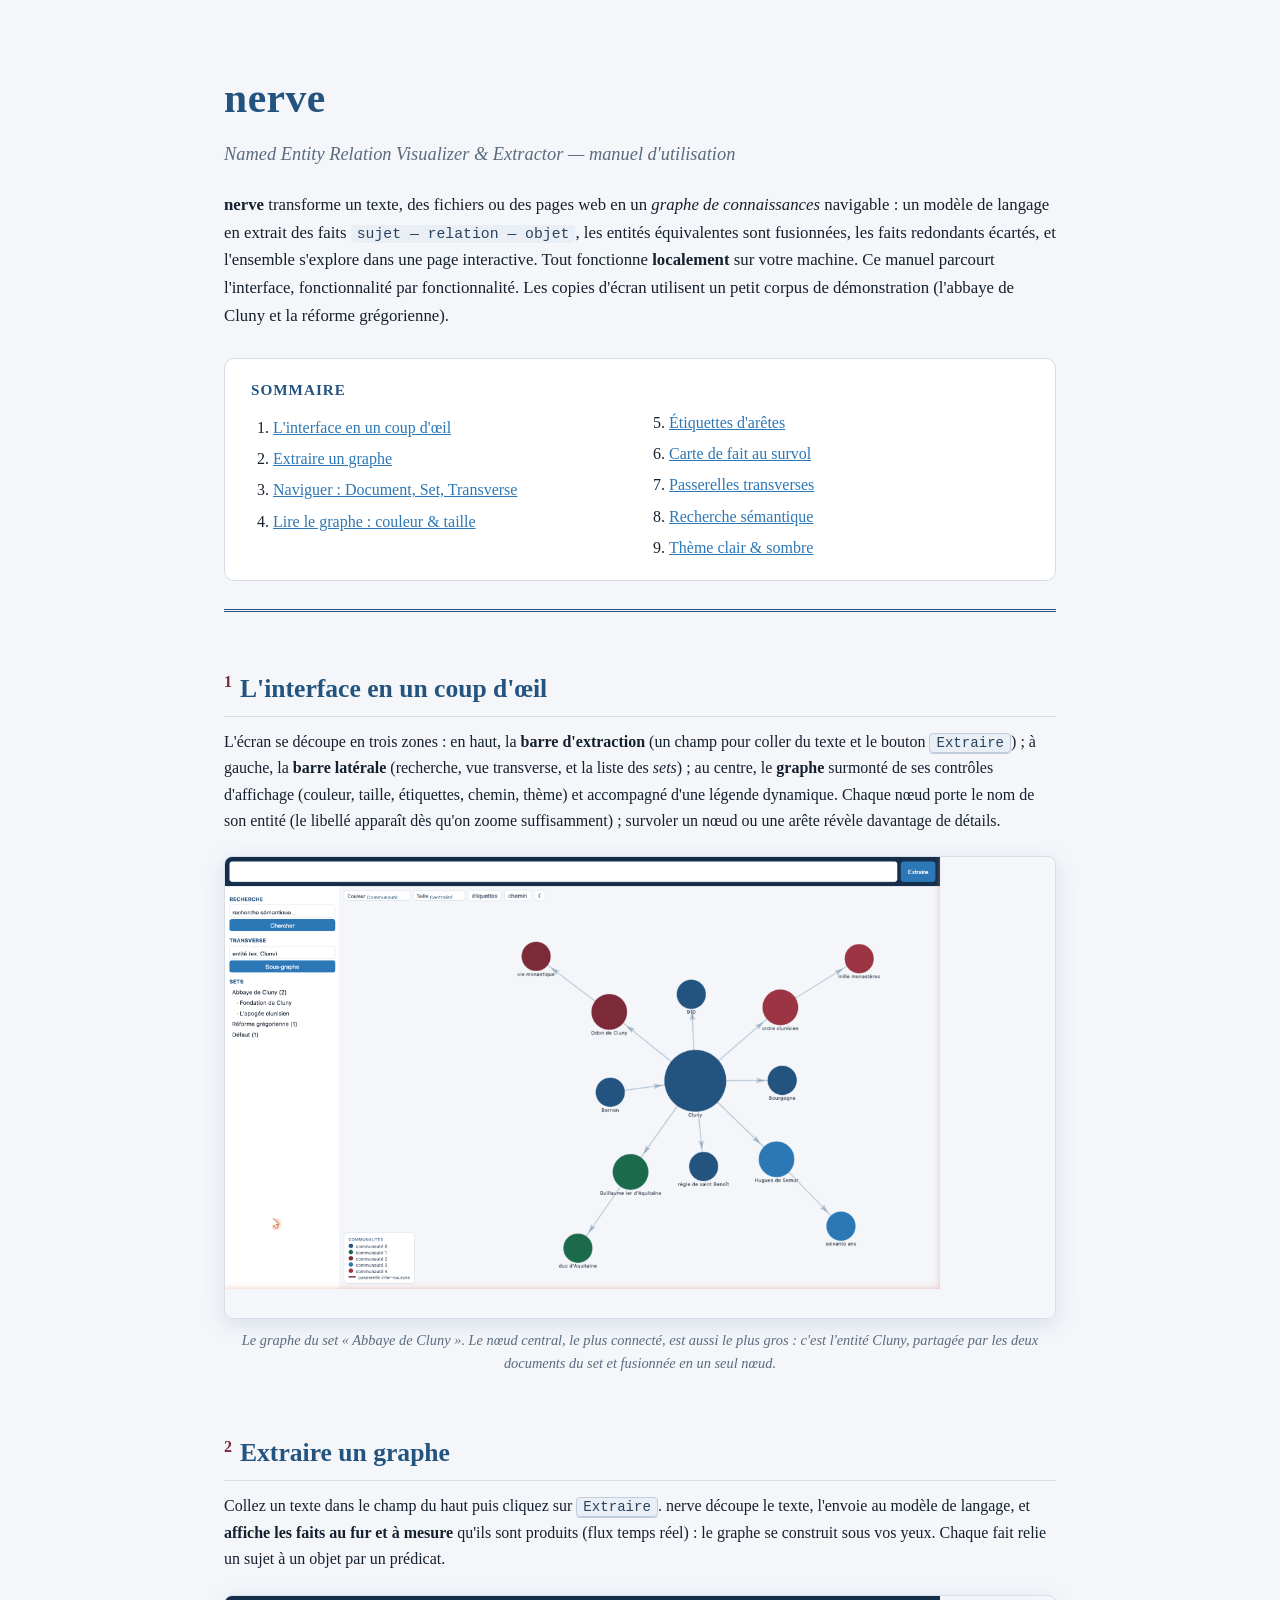
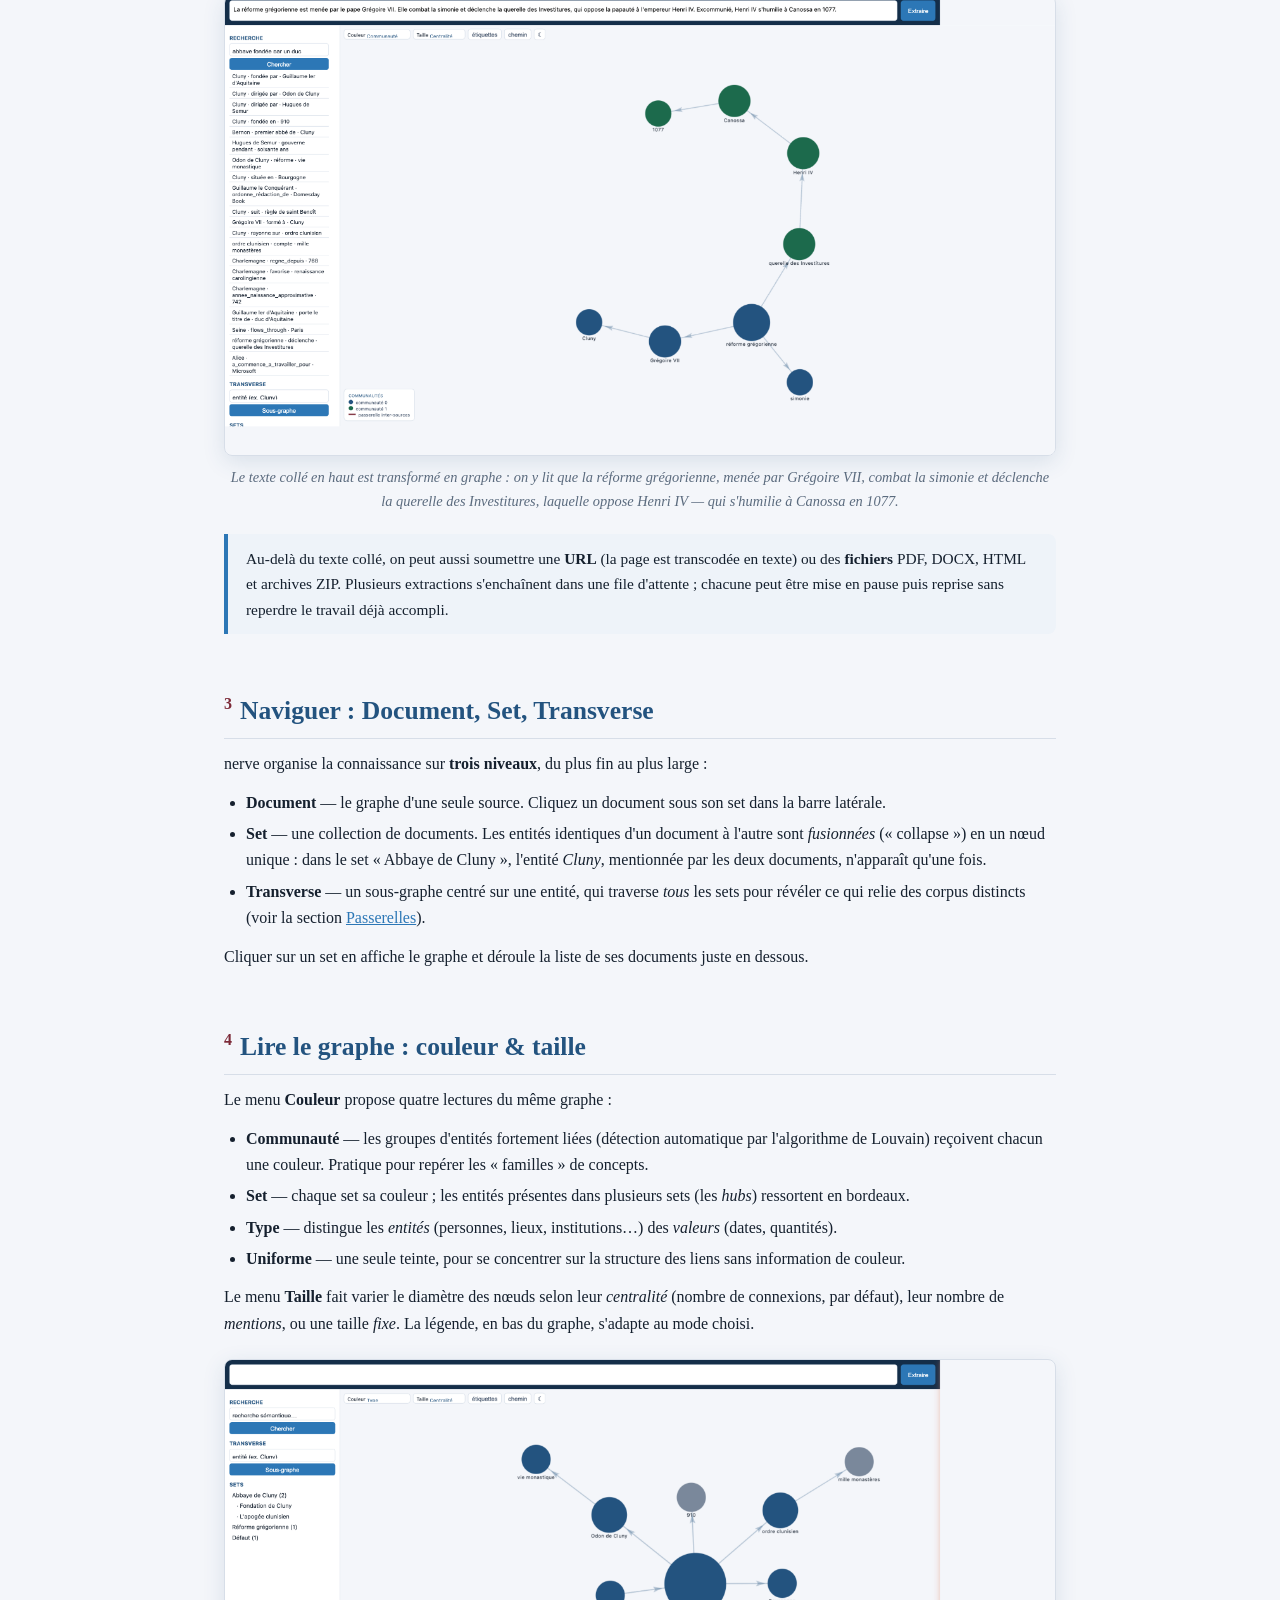
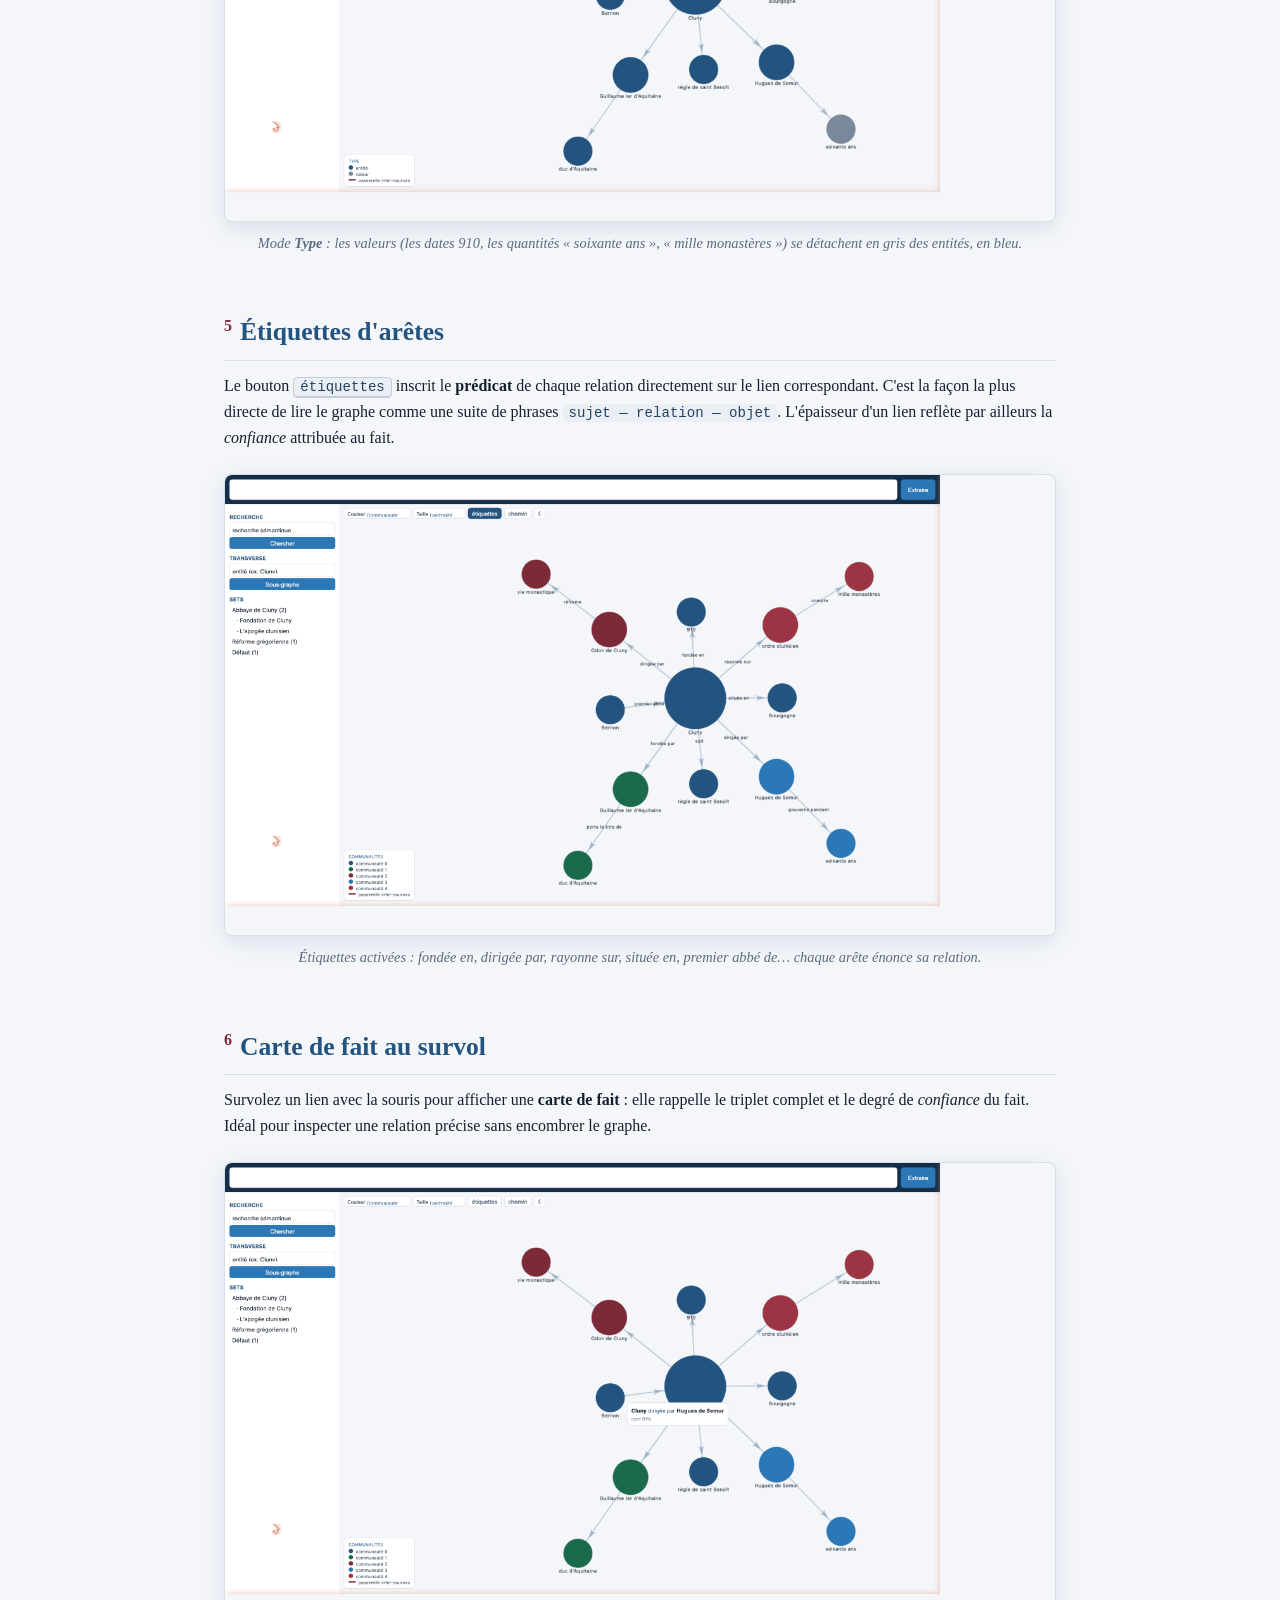
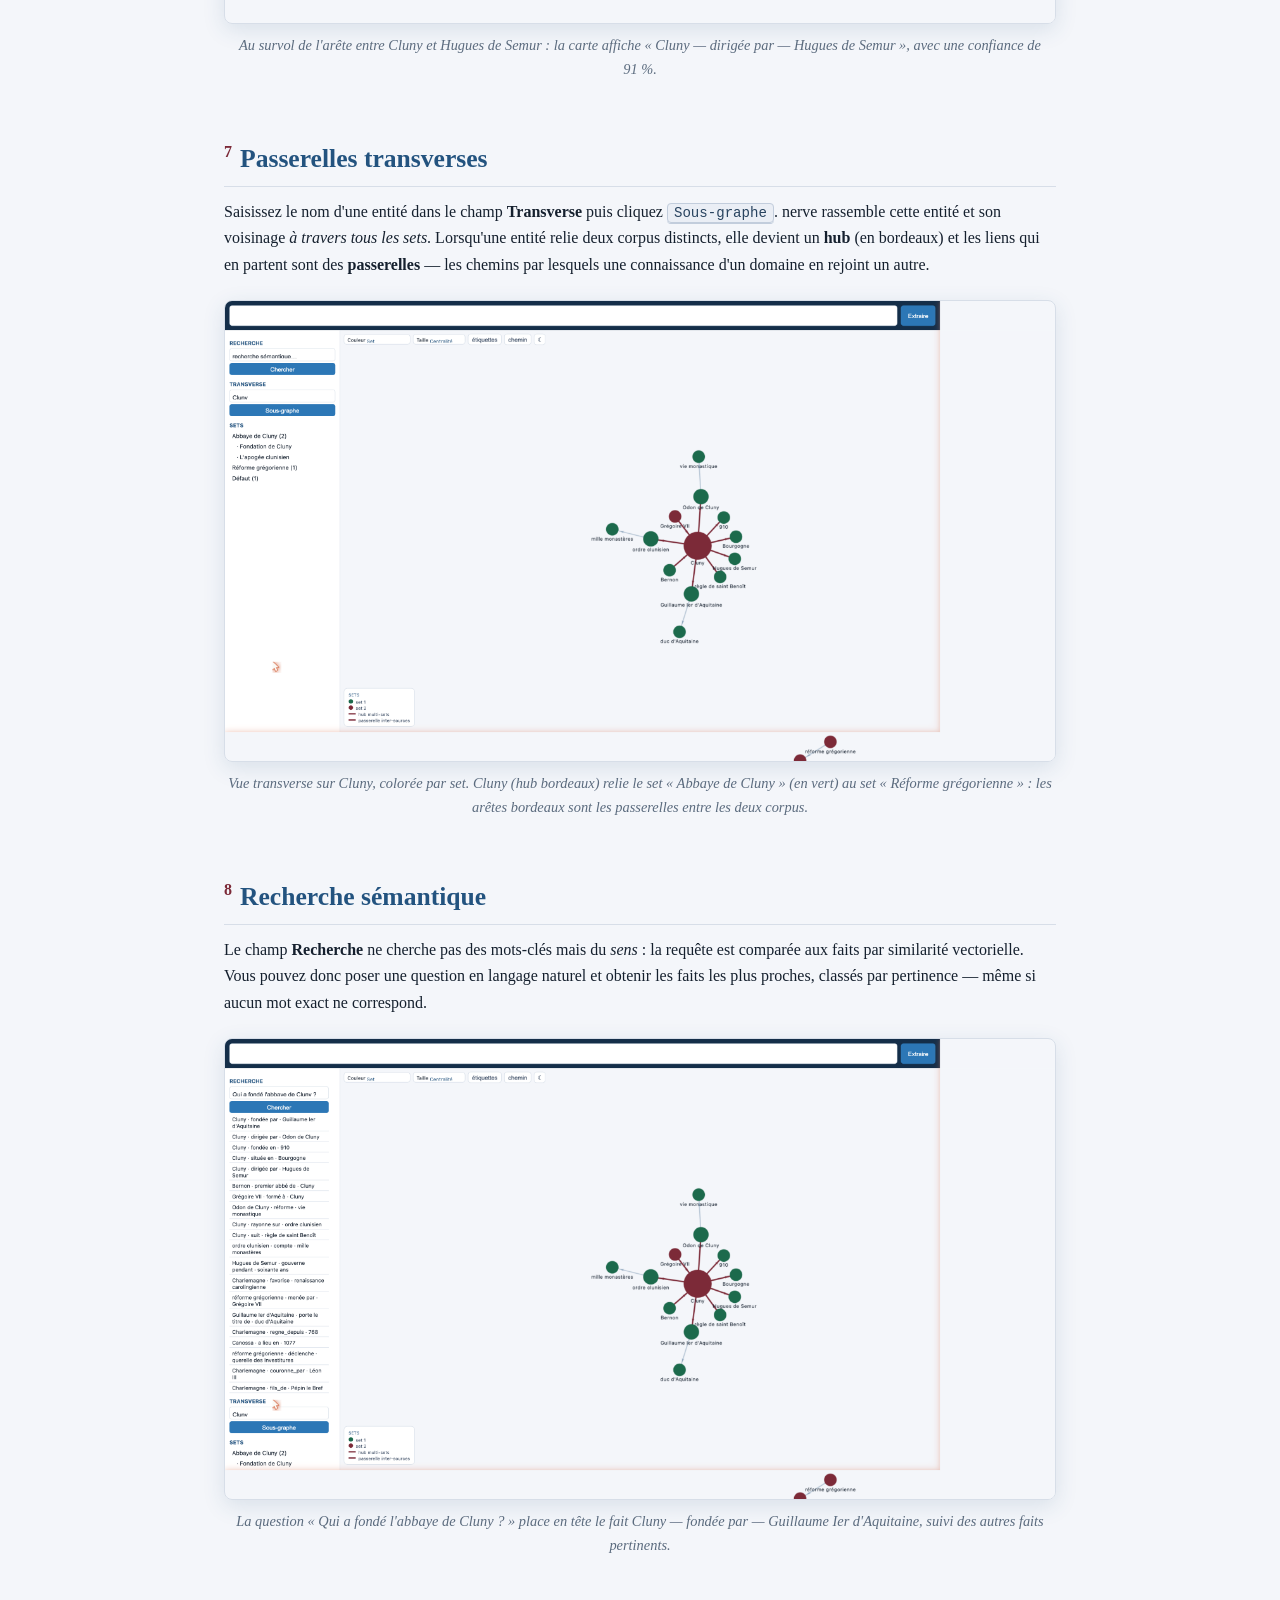
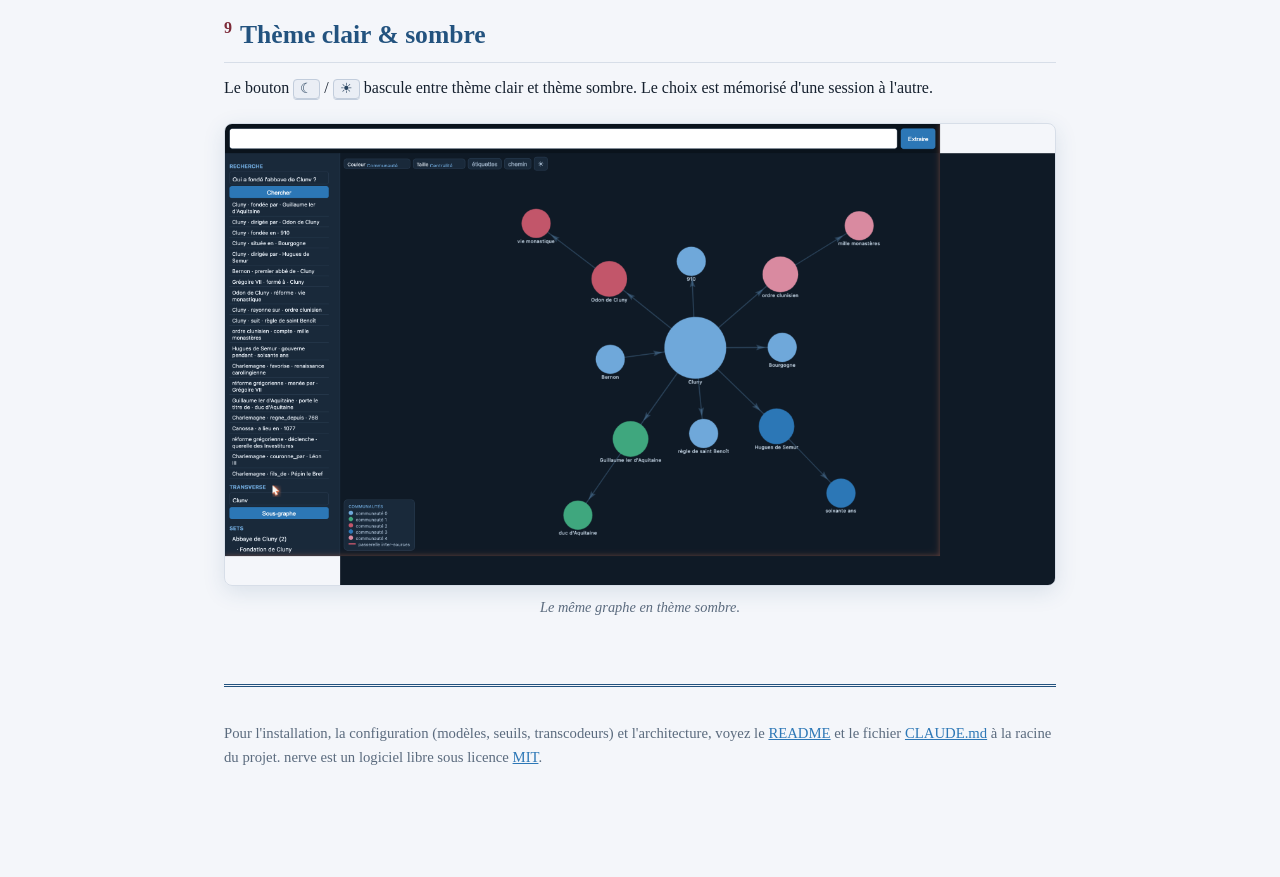
==== docs/manuel.html @ 67438ef1 "docs: CLAUDE.md, README, manuel illustré + jeu de démo - CLAUDE.md : pitch, commandes, carte des mod" ====
<!DOCTYPE html>
<html lang="fr">
<head>
<meta charset="utf-8">
<meta name="viewport" content="width=device-width, initial-scale=1">
<title>nerve — Manuel d'utilisation</title>
<style>
  :root{
    --bg:#F4F6FA; --ink:#15202E; --blue:#23537F; --blue2:#2C77B6;
    --bordeaux:#7C2A38; --green:#1C6A4C; --muted:#5b6b7e;
    --card:#ffffff; --border:#d7dee8;
  }
  *{box-sizing:border-box;}
  html{scroll-behavior:smooth;}
  body{
    margin:0; background:var(--bg); color:var(--ink);
    font:16px/1.65 Georgia,"Iowan Old Style","Times New Roman",serif;
  }
  .wrap{max-width:880px; margin:0 auto; padding:0 24px 96px;}
  header{
    padding:64px 0 28px; border-bottom:3px double var(--blue); margin-bottom:8px;
  }
  h1{font-size:2.6rem; margin:0 0 6px; color:var(--blue); letter-spacing:.5px;}
  .sub{font-size:1.15rem; color:var(--muted); font-style:italic; margin:0;}
  .lead{font-size:1.05rem; margin:22px 0 0;}
  h2{
    font-size:1.6rem; color:var(--blue); margin:56px 0 4px;
    padding-bottom:6px; border-bottom:1px solid var(--border);
  }
  h2 .n{color:var(--bordeaux); font-size:1rem; vertical-align:super; margin-right:8px;}
  h3{font-size:1.15rem; color:var(--bordeaux); margin:28px 0 4px;}
  p{margin:12px 0;}
  a{color:var(--blue2);}
  code,kbd{
    font-family:"SF Mono",Menlo,Consolas,monospace; font-size:.88em;
    background:#eaeef5; padding:1px 6px; border-radius:4px; color:#28435f;
  }
  kbd{border:1px solid #c2cddc; box-shadow:0 1px 0 #c2cddc;}
  figure{margin:22px 0 8px;}
  figure img{
    width:100%; display:block; border:1px solid var(--border); border-radius:8px;
    box-shadow:0 6px 22px rgba(35,83,127,.13);
  }
  figcaption{
    font-size:.9rem; color:var(--muted); font-style:italic;
    text-align:center; margin-top:10px;
  }
  ul,ol{margin:12px 0; padding-left:22px;}
  li{margin:5px 0;}
  .toc{
    background:var(--card); border:1px solid var(--border); border-radius:10px;
    padding:18px 26px; margin:28px 0 0;
  }
  .toc strong{color:var(--blue); display:block; margin-bottom:8px; font-size:.95rem;
    text-transform:uppercase; letter-spacing:1px;}
  .toc ol{columns:2; column-gap:36px; margin:0;}
  .legend-key{display:inline-block; width:13px; height:13px; border-radius:50%;
    vertical-align:middle; margin-right:5px; border:1px solid rgba(0,0,0,.15);}
  .note{
    background:#eef3f9; border-left:4px solid var(--blue2); border-radius:0 8px 8px 0;
    padding:12px 18px; margin:20px 0; font-size:.96rem;
  }
  table{border-collapse:collapse; width:100%; margin:16px 0; font-size:.92rem;
    font-family:system-ui,sans-serif;}
  th,td{border:1px solid var(--border); padding:7px 11px; text-align:left;}
  th{background:#eaeef5; color:var(--blue);}
  footer{margin-top:64px; padding-top:22px; border-top:3px double var(--blue);
    color:var(--muted); font-size:.92rem;}
</style>
</head>
<body>
<div class="wrap">

<header>
  <h1>nerve</h1>
  <p class="sub">Named Entity Relation Visualizer &amp; Extractor — manuel d'utilisation</p>
  <p class="lead">
    <strong>nerve</strong> transforme un texte, des fichiers ou des pages web en un
    <em>graphe de connaissances</em> navigable : un modèle de langage en extrait des faits
    <code>sujet — relation — objet</code>, les entités équivalentes sont fusionnées, les faits
    redondants écartés, et l'ensemble s'explore dans une page interactive. Tout fonctionne
    <strong>localement</strong> sur votre machine. Ce manuel parcourt l'interface, fonctionnalité
    par fonctionnalité. Les copies d'écran utilisent un petit corpus de démonstration
    (l'abbaye de Cluny et la réforme grégorienne).
  </p>
  <div class="toc">
    <strong>Sommaire</strong>
    <ol>
      <li><a href="#interface">L'interface en un coup d'œil</a></li>
      <li><a href="#extraire">Extraire un graphe</a></li>
      <li><a href="#niveaux">Naviguer : Document, Set, Transverse</a></li>
      <li><a href="#lire">Lire le graphe : couleur &amp; taille</a></li>
      <li><a href="#etiquettes">Étiquettes d'arêtes</a></li>
      <li><a href="#carte">Carte de fait au survol</a></li>
      <li><a href="#passerelles">Passerelles transverses</a></li>
      <li><a href="#recherche">Recherche sémantique</a></li>
      <li><a href="#theme">Thème clair &amp; sombre</a></li>
    </ol>
  </div>
</header>

<h2 id="interface"><span class="n">1</span>L'interface en un coup d'œil</h2>
<p>
  L'écran se découpe en trois zones&nbsp;: en haut, la <strong>barre d'extraction</strong> (un champ
  pour coller du texte et le bouton <kbd>Extraire</kbd>)&nbsp;; à gauche, la <strong>barre latérale</strong>
  (recherche, vue transverse, et la liste des <em>sets</em>)&nbsp;; au centre, le <strong>graphe</strong>
  surmonté de ses contrôles d'affichage (couleur, taille, étiquettes, chemin, thème) et accompagné
  d'une légende dynamique. Chaque nœud porte le nom de son entité (le libellé apparaît dès qu'on
  zoome suffisamment) ; survoler un nœud ou une arête révèle davantage de détails.
</p>
<figure>
  <img src="img/02-graphe-set.png" alt="Vue d'ensemble de l'interface de nerve avec le graphe d'un set">
  <figcaption>Le graphe du set « Abbaye de Cluny ». Le nœud central, le plus connecté, est aussi
  le plus gros&nbsp;: c'est l'entité <em>Cluny</em>, partagée par les deux documents du set et
  fusionnée en un seul nœud.</figcaption>
</figure>

<h2 id="extraire"><span class="n">2</span>Extraire un graphe</h2>
<p>
  Collez un texte dans le champ du haut puis cliquez sur <kbd>Extraire</kbd>. nerve découpe le
  texte, l'envoie au modèle de langage, et <strong>affiche les faits au fur et à mesure</strong>
  qu'ils sont produits (flux temps réel)&nbsp;: le graphe se construit sous vos yeux. Chaque fait
  relie un sujet à un objet par un prédicat.
</p>
<figure>
  <img src="img/01-extraction-live.png" alt="Graphe extrait d'un paragraphe sur la réforme grégorienne">
  <figcaption>Le texte collé en haut est transformé en graphe&nbsp;: on y lit que la
  <em>réforme grégorienne</em>, menée par <em>Grégoire&nbsp;VII</em>, combat la <em>simonie</em> et
  déclenche la <em>querelle des Investitures</em>, laquelle oppose <em>Henri&nbsp;IV</em> — qui
  s'humilie à <em>Canossa</em> en 1077.</figcaption>
</figure>
<div class="note">
  Au-delà du texte collé, on peut aussi soumettre une <strong>URL</strong> (la page est transcodée
  en texte) ou des <strong>fichiers</strong> PDF, DOCX, HTML et archives ZIP. Plusieurs extractions
  s'enchaînent dans une file d'attente&nbsp;; chacune peut être mise en pause puis reprise sans
  reperdre le travail déjà accompli.
</div>

<h2 id="niveaux"><span class="n">3</span>Naviguer : Document, Set, Transverse</h2>
<p>
  nerve organise la connaissance sur <strong>trois niveaux</strong>, du plus fin au plus large&nbsp;:
</p>
<ul>
  <li><strong>Document</strong> — le graphe d'une seule source. Cliquez un document sous son set
  dans la barre latérale.</li>
  <li><strong>Set</strong> — une collection de documents. Les entités identiques d'un document à
  l'autre sont <em>fusionnées</em> (« collapse ») en un nœud unique&nbsp;: dans le set « Abbaye de
  Cluny », l'entité <em>Cluny</em>, mentionnée par les deux documents, n'apparaît qu'une fois.</li>
  <li><strong>Transverse</strong> — un sous-graphe centré sur une entité, qui traverse <em>tous</em>
  les sets pour révéler ce qui relie des corpus distincts (voir la section
  <a href="#passerelles">Passerelles</a>).</li>
</ul>
<p>
  Cliquer sur un set en affiche le graphe et déroule la liste de ses documents juste en dessous.
</p>

<h2 id="lire"><span class="n">4</span>Lire le graphe : couleur &amp; taille</h2>
<p>
  Le menu <strong>Couleur</strong> propose quatre lectures du même graphe&nbsp;:
</p>
<ul>
  <li><strong>Communauté</strong> — les groupes d'entités fortement liées (détection automatique
  par l'algorithme de Louvain) reçoivent chacun une couleur. Pratique pour repérer les
  « familles » de concepts.</li>
  <li><strong>Set</strong> — chaque set sa couleur&nbsp;; les entités présentes dans plusieurs sets
  (les <em>hubs</em>) ressortent en bordeaux.</li>
  <li><strong>Type</strong> — distingue les <em>entités</em> (personnes, lieux, institutions…) des
  <em>valeurs</em> (dates, quantités).</li>
  <li><strong>Uniforme</strong> — une seule teinte, pour se concentrer sur la structure des liens
  sans information de couleur.</li>
</ul>
<p>
  Le menu <strong>Taille</strong> fait varier le diamètre des nœuds selon leur
  <em>centralité</em> (nombre de connexions, par défaut), leur nombre de <em>mentions</em>, ou
  une taille <em>fixe</em>. La légende, en bas du graphe, s'adapte au mode choisi.
</p>
<figure>
  <img src="img/03-couleur-type.png" alt="Le graphe coloré par type, distinguant entités et valeurs">
  <figcaption>Mode <strong>Type</strong>&nbsp;: les valeurs (les dates <em>910</em>, les quantités
  « soixante&nbsp;ans », « mille&nbsp;monastères ») se détachent en gris des entités, en bleu.</figcaption>
</figure>

<h2 id="etiquettes"><span class="n">5</span>Étiquettes d'arêtes</h2>
<p>
  Le bouton <kbd>étiquettes</kbd> inscrit le <strong>prédicat</strong> de chaque relation
  directement sur le lien correspondant. C'est la façon la plus directe de lire le graphe comme une
  suite de phrases <code>sujet — relation — objet</code>. L'épaisseur d'un lien reflète par
  ailleurs la <em>confiance</em> attribuée au fait.
</p>
<figure>
  <img src="img/04-etiquettes.png" alt="Le graphe du set avec les prédicats affichés sur les arêtes">
  <figcaption>Étiquettes activées&nbsp;: <em>fondée en</em>, <em>dirigée par</em>, <em>rayonne sur</em>,
  <em>située en</em>, <em>premier abbé de</em>… chaque arête énonce sa relation.</figcaption>
</figure>

<h2 id="carte"><span class="n">6</span>Carte de fait au survol</h2>
<p>
  Survolez un lien avec la souris pour afficher une <strong>carte de fait</strong>&nbsp;: elle rappelle
  le triplet complet et le degré de <em>confiance</em> du fait. Idéal pour inspecter une relation
  précise sans encombrer le graphe.
</p>
<figure>
  <img src="img/05-carte-fait.png" alt="Carte de fait affichée au survol d'une arête">
  <figcaption>Au survol de l'arête entre <em>Cluny</em> et <em>Hugues de Semur</em>&nbsp;: la carte
  affiche « Cluny — dirigée par — Hugues de Semur », avec une confiance de 91&nbsp;%.</figcaption>
</figure>

<h2 id="passerelles"><span class="n">7</span>Passerelles transverses</h2>
<p>
  Saisissez le nom d'une entité dans le champ <strong>Transverse</strong> puis cliquez
  <kbd>Sous-graphe</kbd>. nerve rassemble cette entité et son voisinage <em>à travers tous les
  sets</em>. Lorsqu'une entité relie deux corpus distincts, elle devient un <strong>hub</strong>
  (en bordeaux) et les liens qui en partent sont des <strong>passerelles</strong> — les chemins par
  lesquels une connaissance d'un domaine en rejoint un autre.
</p>
<figure>
  <img src="img/06-transverse-passerelles.png" alt="Vue transverse centrée sur Cluny, avec les passerelles en bordeaux">
  <figcaption>Vue transverse sur <em>Cluny</em>, colorée par set. Cluny (hub bordeaux) relie le set
  « Abbaye de Cluny » (en vert) au set « Réforme grégorienne »&nbsp;: les arêtes bordeaux sont les
  passerelles entre les deux corpus.</figcaption>
</figure>

<h2 id="recherche"><span class="n">8</span>Recherche sémantique</h2>
<p>
  Le champ <strong>Recherche</strong> ne cherche pas des mots-clés mais du <em>sens</em>&nbsp;: la
  requête est comparée aux faits par similarité vectorielle. Vous pouvez donc poser une question en
  langage naturel et obtenir les faits les plus proches, classés par pertinence — même si aucun mot
  exact ne correspond.
</p>
<figure>
  <img src="img/07-recherche.png" alt="Résultats d'une recherche sémantique dans la barre latérale">
  <figcaption>La question « Qui a fondé l'abbaye de Cluny&nbsp;? » place en tête le fait
  <em>Cluny — fondée par — Guillaume Ier d'Aquitaine</em>, suivi des autres faits pertinents.</figcaption>
</figure>

<h2 id="theme"><span class="n">9</span>Thème clair &amp; sombre</h2>
<p>
  Le bouton <kbd>☾</kbd> / <kbd>☀</kbd> bascule entre thème clair et thème sombre. Le choix est
  mémorisé d'une session à l'autre.
</p>
<figure>
  <img src="img/08-theme-sombre.png" alt="Le graphe du set en thème sombre">
  <figcaption>Le même graphe en thème sombre.</figcaption>
</figure>

<footer>
  <p>
    Pour l'installation, la configuration (modèles, seuils, transcodeurs) et l'architecture, voyez le
    <a href="../README.md">README</a> et le fichier <a href="../CLAUDE.md">CLAUDE.md</a> à la racine
    du projet. nerve est un logiciel libre sous licence <a href="../LICENSE">MIT</a>.
  </p>
</footer>

</div>
</body>
</html>
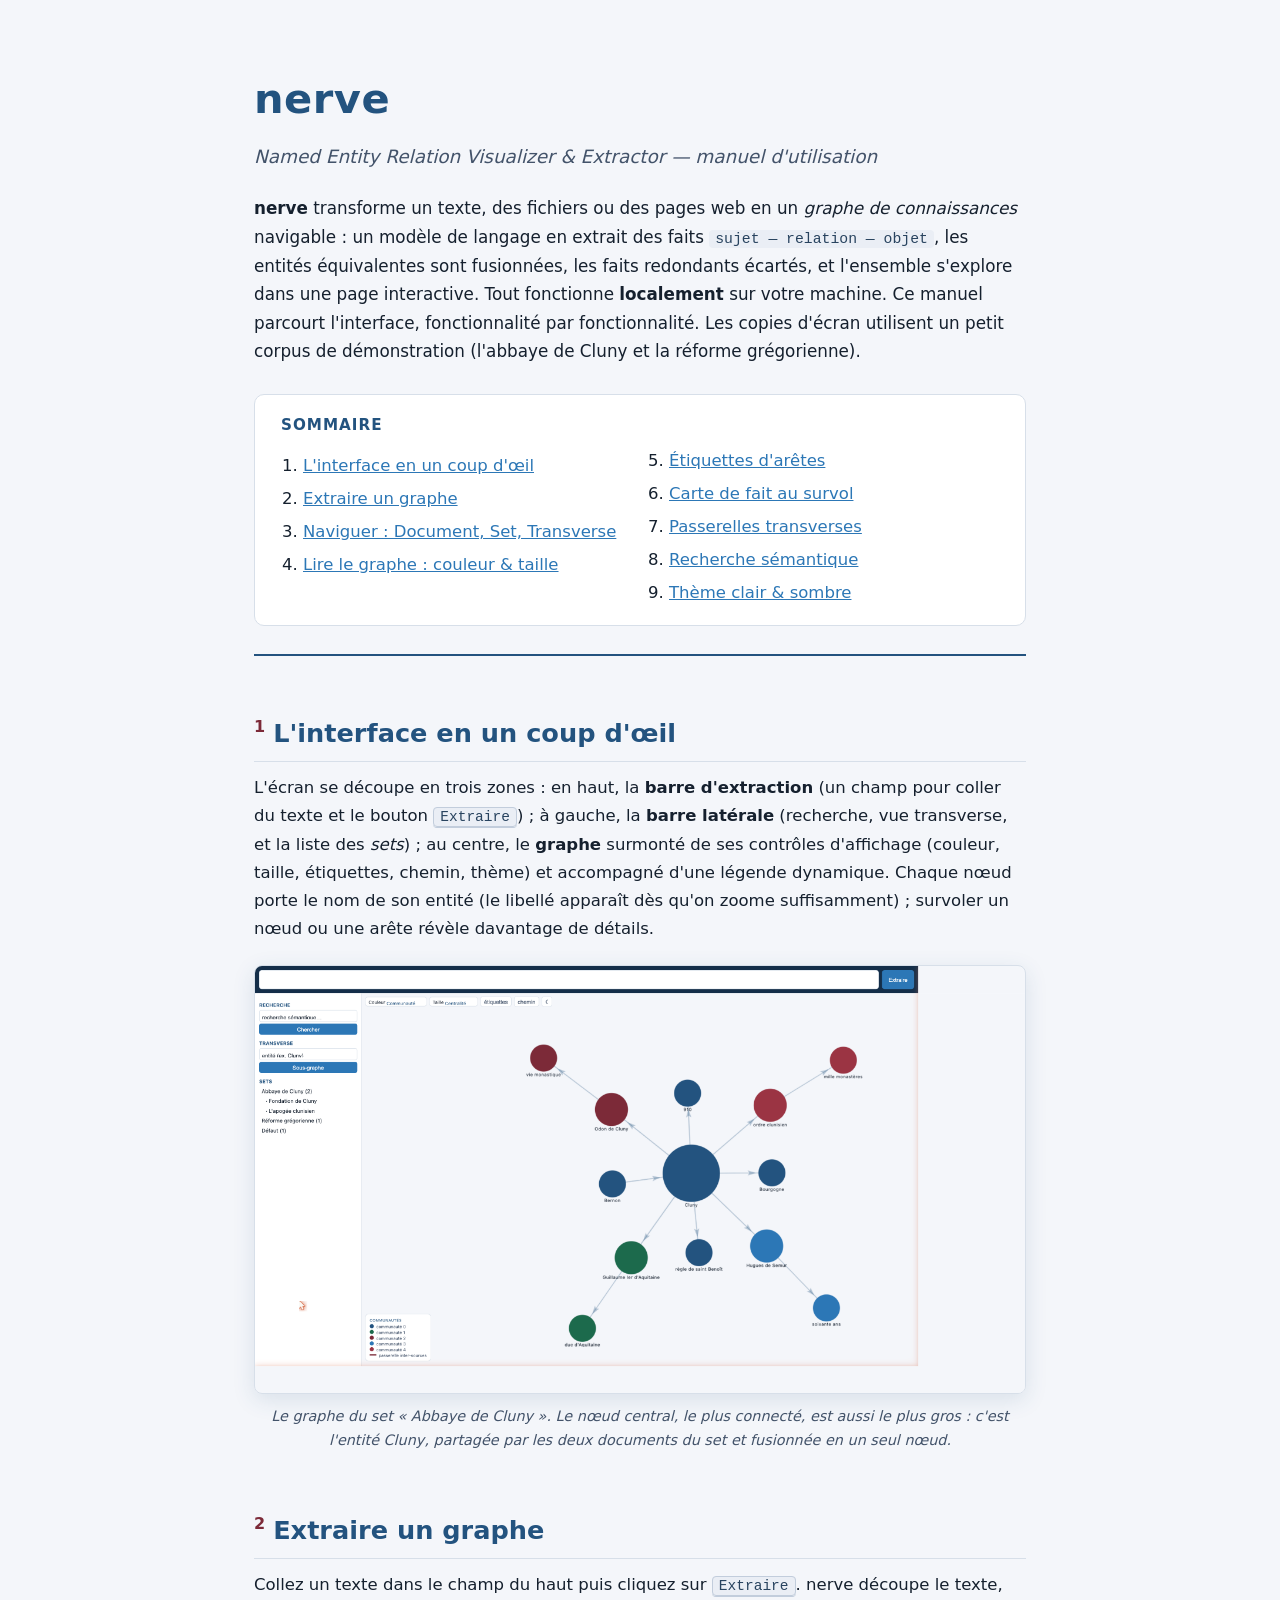
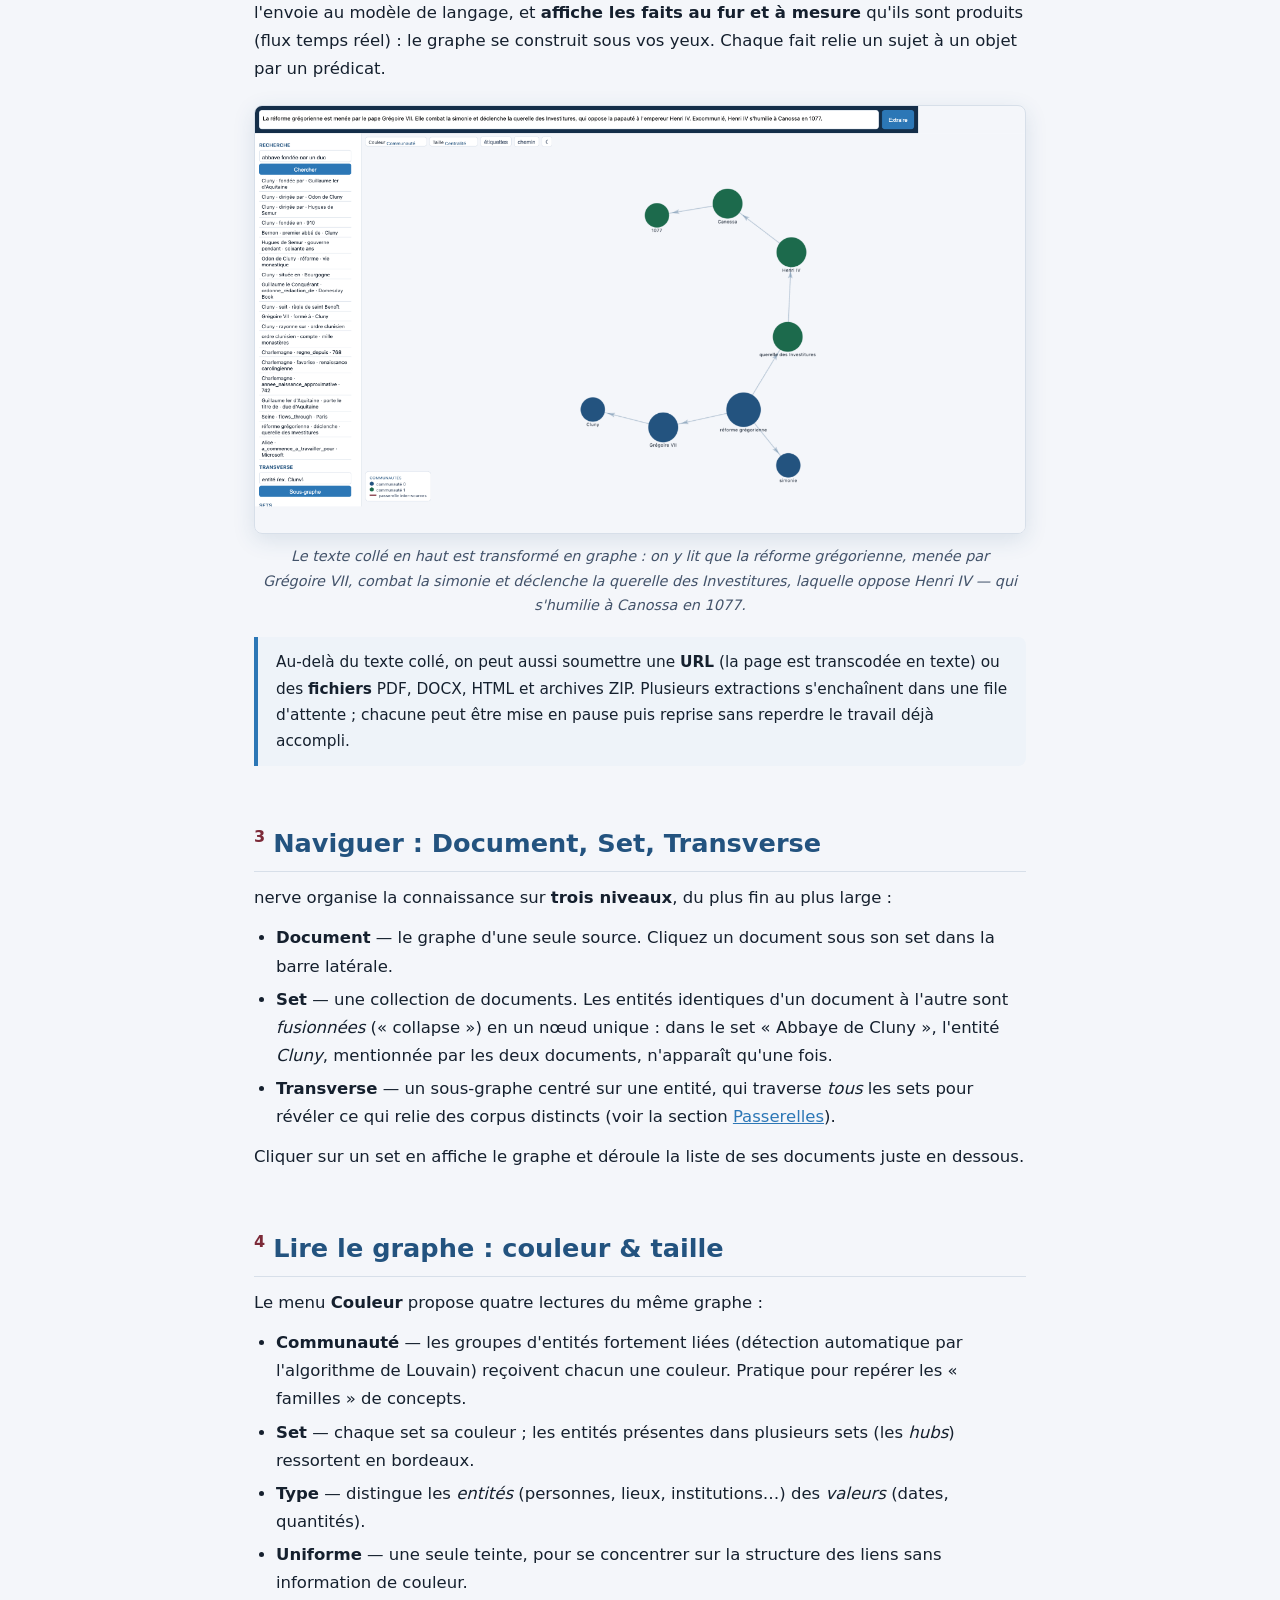
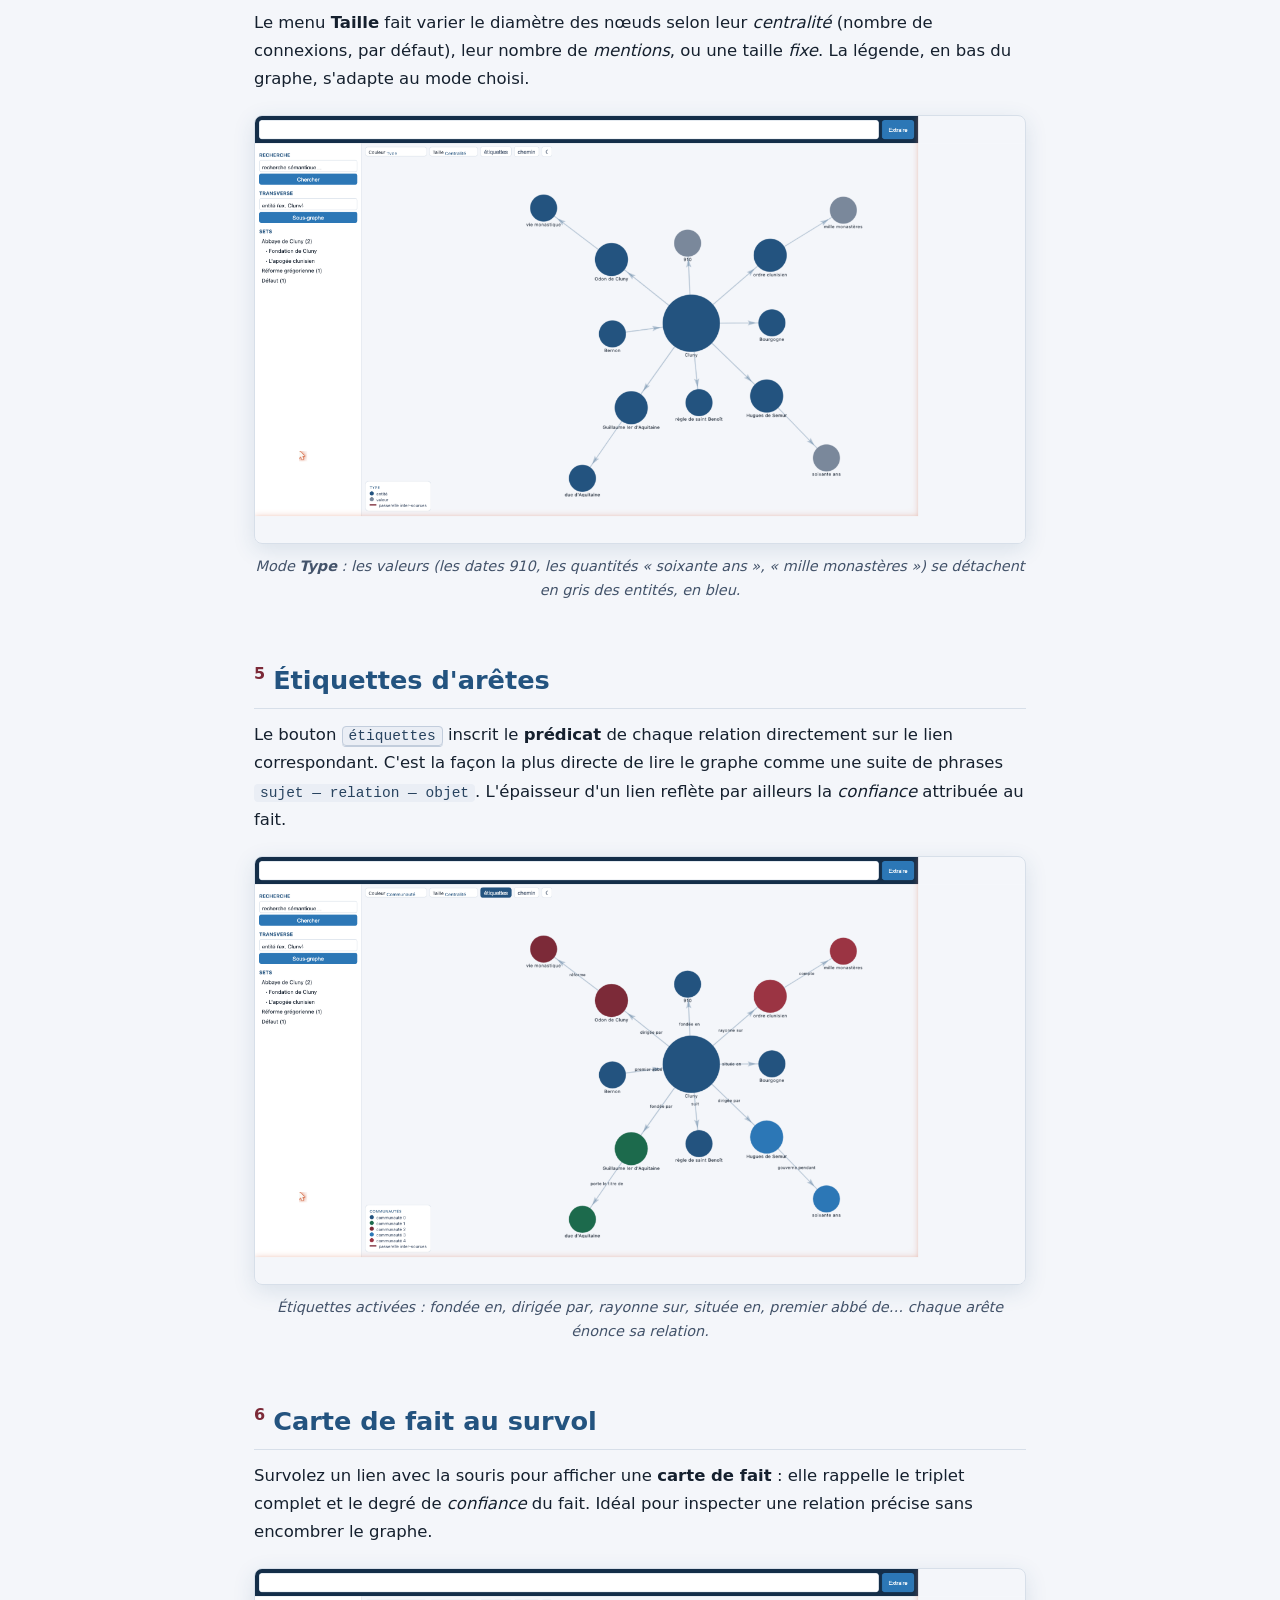
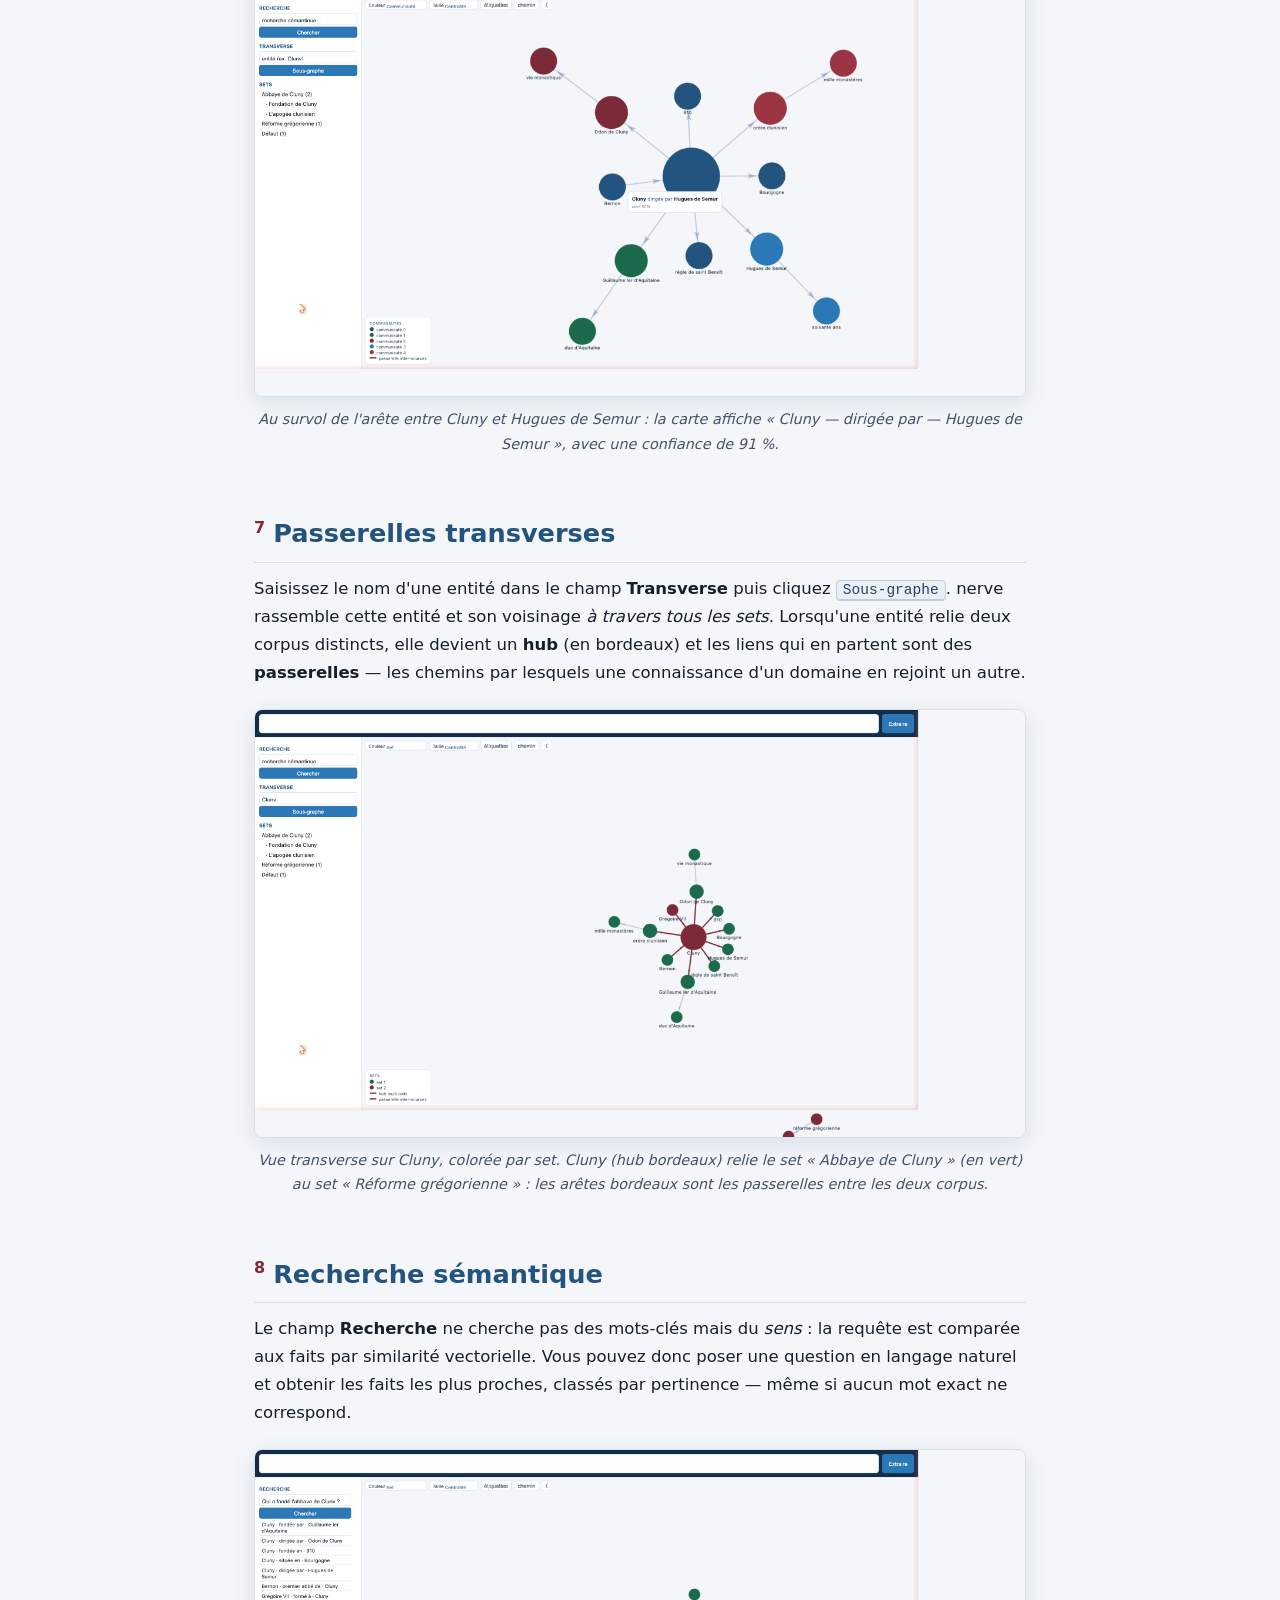
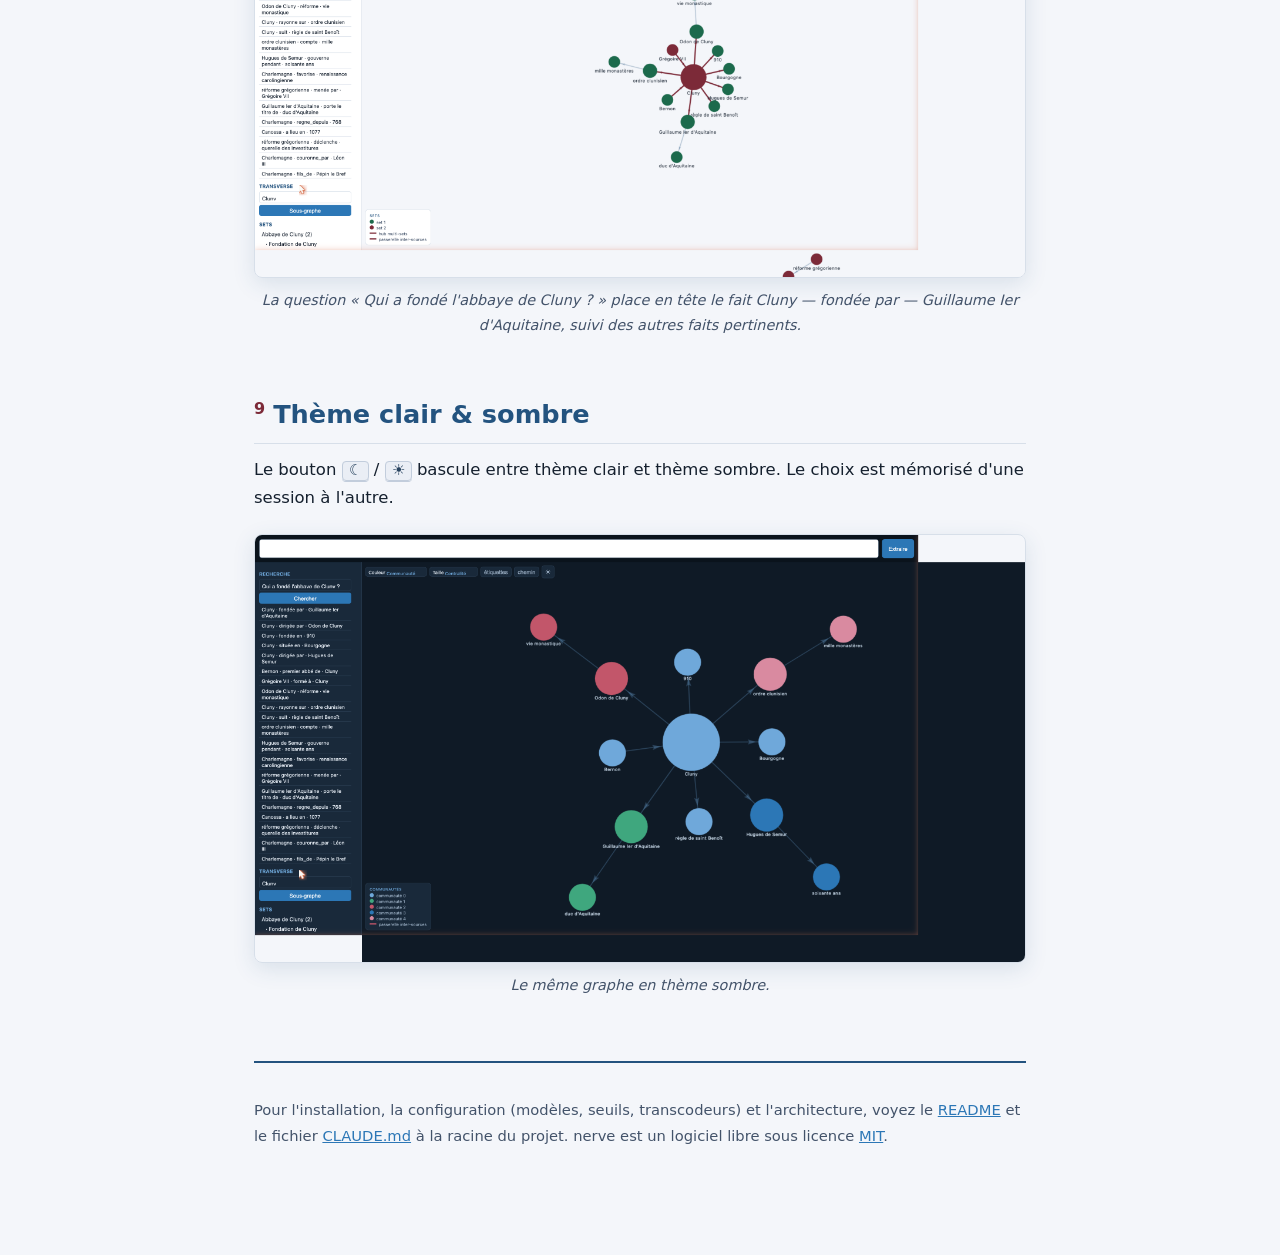
==== commit 1493475b: "docs(manuel): aligner la mise en forme sur l'identité « instrument » de l'app - même police (Avenir " ====
--- a/docs/manuel.html
+++ b/docs/manuel.html
@@ -5,20 +5,23 @@
 <meta name="viewport" content="width=device-width, initial-scale=1">
 <title>nerve — Manuel d'utilisation</title>
 <style>
+  /* identité « instrument » — alignée sur nerve/web/theme.css (mêmes tokens, même police) */
   :root{
     --bg:#F4F6FA; --ink:#15202E; --blue:#23537F; --blue2:#2C77B6;
-    --bordeaux:#7C2A38; --green:#1C6A4C; --muted:#5b6b7e;
-    --card:#ffffff; --border:#d7dee8;
+    --bordeaux:#7C2A38; --green:#1C6A4C; --muted:#43536A;
+    --card:#ffffff; --border:#D7DFE9; --accent:#23537F;
+    --ui:"Avenir Next","Avenir","Helvetica Neue",system-ui,sans-serif;
+    --mono:"SF Mono",Menlo,Consolas,monospace;
   }
   *{box-sizing:border-box;}
   html{scroll-behavior:smooth;}
   body{
     margin:0; background:var(--bg); color:var(--ink);
-    font:16px/1.65 Georgia,"Iowan Old Style","Times New Roman",serif;
-  }
-  .wrap{max-width:880px; margin:0 auto; padding:0 24px 96px;}
+    font:16.5px/1.7 var(--ui);
+  }
+  .wrap{max-width:820px; margin:0 auto; padding:0 24px 96px;}
   header{
-    padding:64px 0 28px; border-bottom:3px double var(--blue); margin-bottom:8px;
+    padding:64px 0 28px; border-bottom:2px solid var(--blue); margin-bottom:8px;
   }
   h1{font-size:2.6rem; margin:0 0 6px; color:var(--blue); letter-spacing:.5px;}
   .sub{font-size:1.15rem; color:var(--muted); font-style:italic; margin:0;}
@@ -32,7 +35,7 @@
   p{margin:12px 0;}
   a{color:var(--blue2);}
   code,kbd{
-    font-family:"SF Mono",Menlo,Consolas,monospace; font-size:.88em;
+    font-family:var(--mono); font-size:.88em;
     background:#eaeef5; padding:1px 6px; border-radius:4px; color:#28435f;
   }
   kbd{border:1px solid #c2cddc; box-shadow:0 1px 0 #c2cddc;}
@@ -61,10 +64,10 @@
     padding:12px 18px; margin:20px 0; font-size:.96rem;
   }
   table{border-collapse:collapse; width:100%; margin:16px 0; font-size:.92rem;
-    font-family:system-ui,sans-serif;}
+    font-family:var(--ui);}
   th,td{border:1px solid var(--border); padding:7px 11px; text-align:left;}
   th{background:#eaeef5; color:var(--blue);}
-  footer{margin-top:64px; padding-top:22px; border-top:3px double var(--blue);
+  footer{margin-top:64px; padding-top:22px; border-top:2px solid var(--blue);
     color:var(--muted); font-size:.92rem;}
 </style>
 </head>
